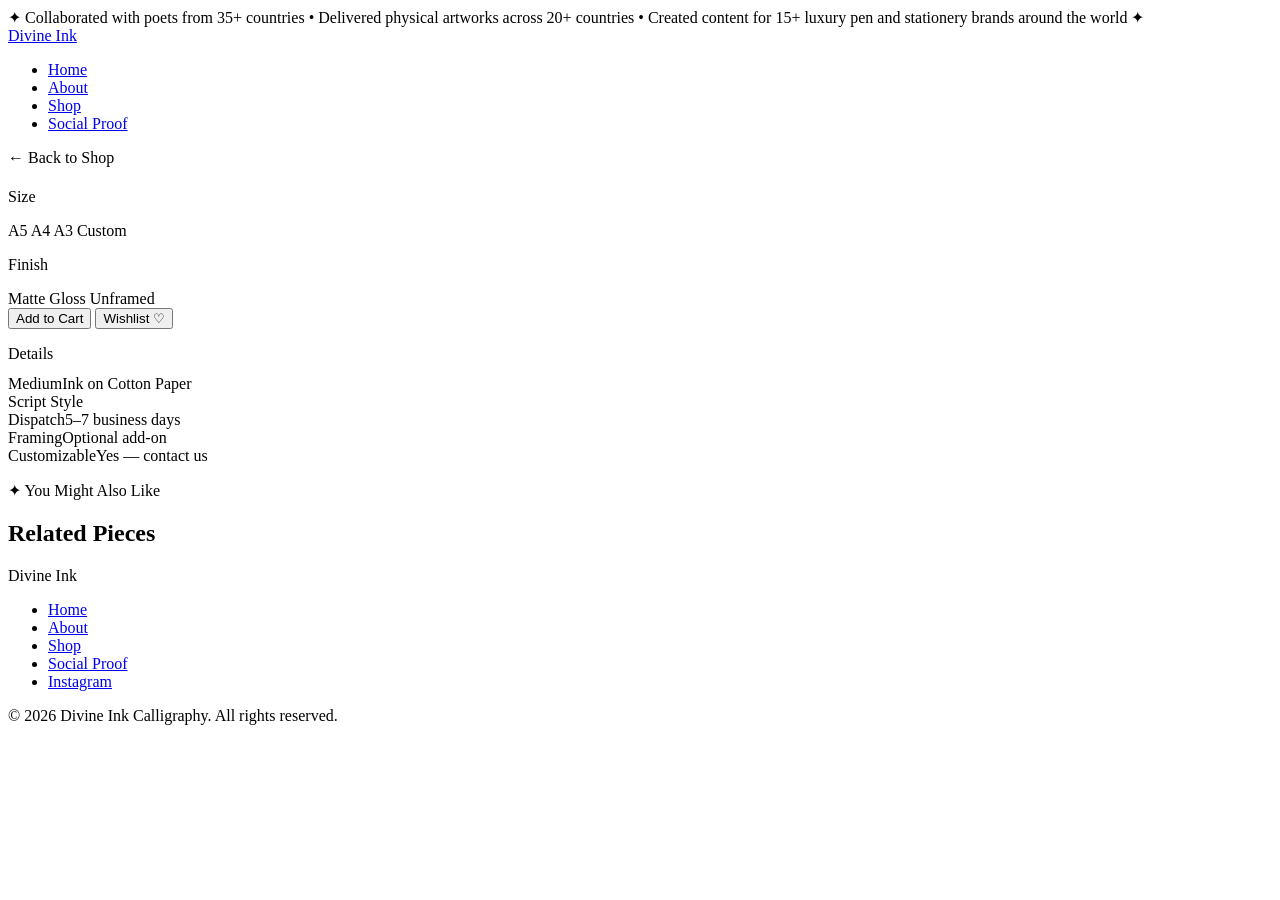
==== product-detail.html @ 8fedf3e7 "Add files via upload" ====
<!DOCTYPE html>
<html lang="en">

<head>
  <meta charset="UTF-8">
  <meta name="viewport" content="width=device-width, initial-scale=1.0">
  <title>Product Details - Divine Ink Calligraphy</title>
  <link
    href="https://fonts.googleapis.com/css2?family=Playfair+Display:ital,wght@0,400;0,700;1,400&family=Dancing+Script:wght@400;600;700&family=Karla:wght@300;400;500&display=swap"
    rel="stylesheet">
  <link rel="stylesheet" href="css/product-detail.css">
</head>

<body class="grid-bg">

  <!-- RIBBON BANNER -->
  <div class="ribbon">
    <span class="ribbon-text">
      ✦ Collaborated with poets from 35+ countries • Delivered physical artworks across 20+ countries • Created content for 15+ luxury pen and stationery brands around the world ✦
    </span>
  </div>

  <!-- NAVIGATION -->
  <nav>
    <a href="index.html" class="nav-logo">Divine Ink</a>
    <ul class="nav-links">
      <li><a href="index.html" class="nav-home">Home</a></li>
      <li><a href="about.html" class="nav-about">About</a></li>
      <li><a href="products.html" class="nav-shop active">Shop</a></li>
      <li><a href="testimonials.html">Social Proof</a></li>
    </ul>
  </nav>

  <!-- PRODUCT DETAIL LAYOUT -->
  <div class="detail-layout">
    <!-- IMAGE SECTION -->
    <div class="detail-img-wrap">
      <div class="detail-main-img" id="detail-img">
        <div class="about-portrait-grid"></div>
        <span id="detail-img-text" style="position:relative;z-index:1"></span>
      </div>
      <div class="detail-thumbs">
        <div class="detail-thumb active" id="thumb-1"></div>
        <div class="detail-thumb" id="thumb-2" style="background:var(--lavender-mid)"></div>
        <div class="detail-thumb" id="thumb-3" style="background:var(--cream-2)"></div>
      </div>
    </div>

    <!-- PRODUCT INFO SECTION -->
    <div class="detail-content">
      <div class="detail-back" onclick="history.back()">← Back to Shop</div>
      <p class="product-type" id="detail-type"></p>
      <h1 class="detail-title" id="detail-title"></h1>
      <p class="detail-price" id="detail-price"></p>
      <p class="detail-desc" id="detail-desc"></p>

      <!-- SIZE OPTIONS -->
      <div class="detail-options">
        <p class="option-label">Size</p>
        <div class="option-pills">
          <span class="option-pill selected" onclick="selectPill(this)">A5</span>
          <span class="option-pill" onclick="selectPill(this)">A4</span>
          <span class="option-pill" onclick="selectPill(this)">A3</span>
          <span class="option-pill" onclick="selectPill(this)">Custom</span>
        </div>
      </div>

      <!-- FINISH OPTIONS -->
      <div class="detail-options">
        <p class="option-label">Finish</p>
        <div class="option-pills">
          <span class="option-pill selected" onclick="selectPill(this)">Matte</span>
          <span class="option-pill" onclick="selectPill(this)">Gloss</span>
          <span class="option-pill" onclick="selectPill(this)">Unframed</span>
        </div>
      </div>

      <!-- ACTION BUTTONS -->
      <div class="detail-actions">
        <button class="btn-primary" onclick="sendPurchaseEmail()">Add to Cart</button>
        <button class="btn-outline">Wishlist ♡</button>
      </div>

      <!-- SPECS -->
      <div class="detail-specs">
        <p class="option-label" style="margin-bottom:0.75rem">Details</p>
        <div class="spec-row"><span class="spec-key">Medium</span><span class="spec-val">Ink on Cotton Paper</span></div>
        <div class="spec-row"><span class="spec-key">Script Style</span><span class="spec-val" id="spec-style"></span></div>
        <div class="spec-row"><span class="spec-key">Dispatch</span><span class="spec-val">5–7 business days</span></div>
        <div class="spec-row"><span class="spec-key">Framing</span><span class="spec-val">Optional add-on</span></div>
        <div class="spec-row"><span class="spec-key">Customizable</span><span class="spec-val">Yes — contact us</span></div>
      </div>
    </div>
  </div>

  <!-- RELATED PRODUCTS -->
  <div class="related-section">
    <p class="section-label">✦ You Might Also Like</p>
    <h2 class="section-title">Related Pieces</h2>
    <div class="products-grid" id="related-grid"></div>
  </div>

  <!-- FOOTER -->
  <footer>
    <div class="footer-logo">Divine Ink</div>
    <ul class="footer-links">
      <li><a href="index.html">Home</a></li>
      <li><a href="about.html">About</a></li>
      <li><a href="products.html">Shop</a></li>
      <li><a href="testimonials.html">Social Proof</a></li>
      <li><a href="https://instagram.com" target="_blank" title="Follow us on Instagram">Instagram</a></li>
    </ul>
    <p>© 2026 Divine Ink Calligraphy. All rights reserved.</p>
  </footer>

  <script src="js/products-data.js"></script>
  <script src="js/product-detail.js"></script>

</body>

</html>
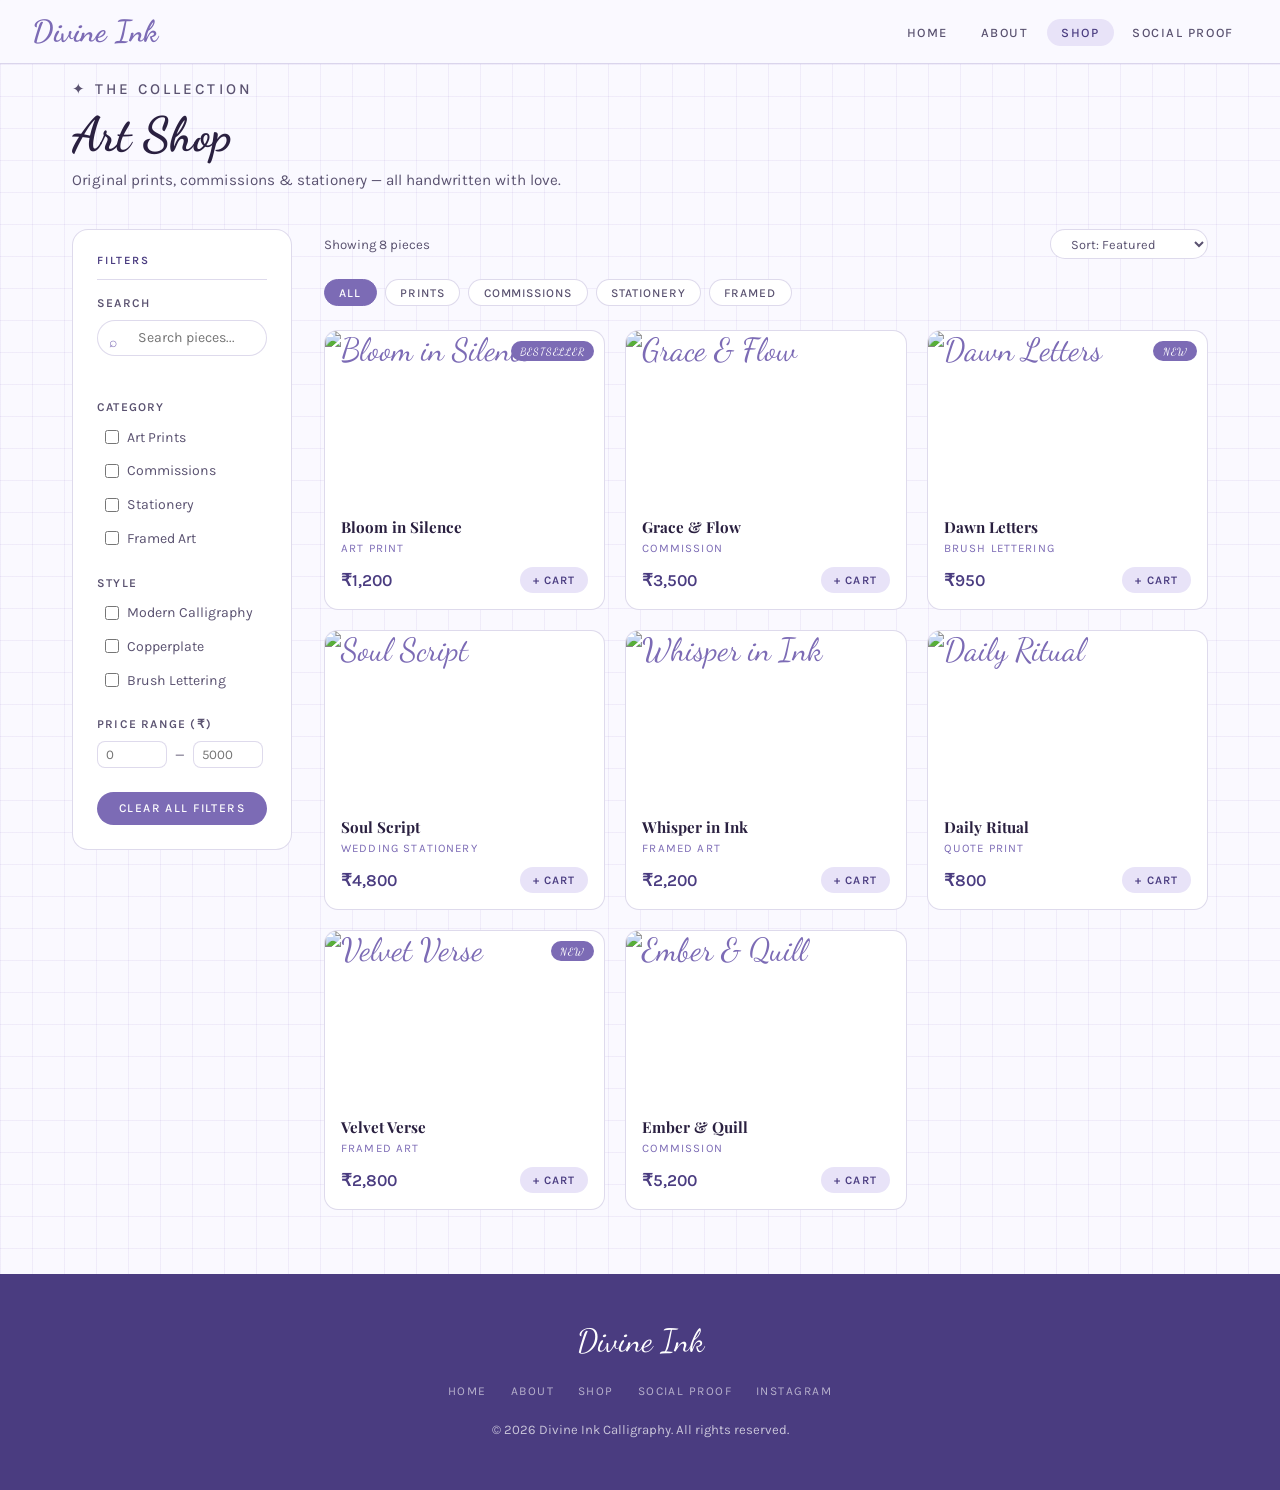
==== commit fb7dddf9: "Add files via upload" ====
--- a/product-detail.html
+++ b/product-detail.html
@@ -12,13 +12,6 @@
 </head>
 
 <body class="grid-bg">
-
-  <!-- RIBBON BANNER -->
-  <div class="ribbon">
-    <span class="ribbon-text">
-      ✦ Collaborated with poets from 35+ countries • Delivered physical artworks across 20+ countries • Created content for 15+ luxury pen and stationery brands around the world ✦
-    </span>
-  </div>
 
   <!-- NAVIGATION -->
   <nav>
--- a/css/product-detail.css
+++ b/css/product-detail.css
@@ -0,0 +1,402 @@
+@import url('https://fonts.googleapis.com/css2?family=Playfair+Display:ital,wght@0,400;0,700;1,400&family=Dancing+Script:wght@400;600;700&family=Karla:wght@300;400;500&display=swap');
+@import 'common.css';
+
+:root {
+  --lavender: #b8a9e8;
+  --lavender-light: #e8e3f8;
+  --lavender-mid: #d0c6f0;
+  --lavender-deep: #7c6bb5;
+  --lavender-dark: #4a3c80;
+  --ink: #2a2040;
+  --ink-muted: #5a5270;
+  --cream: #faf9ff;
+  --cream-2: #f3f0fc;
+  --border: rgba(124, 107, 181, 0.25);
+  --shadow: 0 4px 24px rgba(74, 60, 128, 0.1);
+}
+
+/* DETAIL LAYOUT */
+.detail-layout {
+  max-width: 1100px;
+  margin: 0 auto;
+  padding: 3rem 2rem 5rem;
+  padding-top: 80px;
+  display: grid;
+  grid-template-columns: 1fr 1fr;
+  gap: 4rem;
+  align-items: start;
+}
+
+@media (max-width: 720px) {
+  .detail-layout {
+    grid-template-columns: 1fr;
+    gap: 2rem;
+  }
+}
+
+.detail-img-wrap {
+  position: sticky;
+  top: 80px;
+}
+
+.detail-main-img {
+  width: 100%;
+  aspect-ratio: 1;
+  background: linear-gradient(135deg, var(--lavender-light), var(--lavender-mid));
+  border-radius: 20px;
+  border: 1px solid var(--border);
+  display: flex;
+  align-items: center;
+  justify-content: center;
+  font-family: 'Dancing Script', cursive;
+  font-size: 5rem;
+  color: var(--lavender-deep);
+  position: relative;
+  overflow: hidden;
+  margin-bottom: 1rem;
+  background-size: cover;
+  background-position: center;
+}
+
+.detail-main-img img {
+  width: 100%;
+  height: 100%;
+  object-fit: cover;
+  position: absolute;
+}
+
+.detail-main-img .about-portrait-grid {
+  z-index: 1;
+}
+
+.detail-main-img #detail-img-text {
+  z-index: 2;
+}
+
+.about-portrait-grid {
+  position: absolute;
+  inset: 0;
+  background-image:
+    linear-gradient(rgba(124, 107, 181, 0.08) 1px, transparent 1px),
+    linear-gradient(90deg, rgba(124, 107, 181, 0.08) 1px, transparent 1px);
+  background-size: 24px 24px;
+}
+
+.detail-thumbs {
+  display: flex;
+  gap: 0.75rem;
+}
+
+.detail-thumb {
+  width: 70px;
+  height: 70px;
+  border-radius: 10px;
+  background: var(--lavender-light);
+  border: 1.5px solid var(--border);
+  cursor: pointer;
+  display: flex;
+  align-items: center;
+  justify-content: center;
+  font-family: 'Dancing Script', cursive;
+  font-size: 1.4rem;
+  color: var(--lavender-deep);
+  transition: border-color 0.2s;
+  overflow: hidden;
+  background-size: cover;
+  background-position: center;
+}
+
+.detail-thumb img {
+  width: 100%;
+  height: 100%;
+  object-fit: cover;
+}
+
+.detail-thumb.no-img {
+  display: flex;
+}
+
+.detail-thumb.active,
+.detail-thumb:hover {
+  border-color: var(--lavender-deep);
+}
+
+/* DETAIL CONTENT */
+.detail-content {
+}
+
+.detail-back {
+  display: inline-flex;
+  align-items: center;
+  gap: 0.4rem;
+  font-size: 0.78rem;
+  letter-spacing: 0.1em;
+  text-transform: uppercase;
+  color: var(--lavender-deep);
+  cursor: pointer;
+  margin-bottom: 1.5rem;
+  font-weight: 500;
+  transition: gap 0.2s;
+}
+
+.detail-back:hover {
+  gap: 0.7rem;
+}
+
+.product-type {
+  font-size: 0.75rem;
+  margin-bottom: 0.75rem;
+  letter-spacing: 0.1em;
+  text-transform: uppercase;
+  color: var(--lavender-deep);
+  font-weight: 500;
+}
+
+.detail-title {
+  font-family: 'Dancing Script', cursive;
+  font-size: 2.5rem;
+  color: var(--ink);
+  margin-bottom: 0.5rem;
+  line-height: 1.2;
+}
+
+.detail-price {
+  font-size: 1.5rem;
+  font-weight: 600;
+  color: var(--lavender-dark);
+  margin-bottom: 1.25rem;
+}
+
+.detail-desc {
+  font-size: 0.93rem;
+  color: var(--ink-muted);
+  line-height: 1.85;
+  margin-bottom: 1.75rem;
+}
+
+/* OPTIONS */
+.detail-options {
+  margin-bottom: 1.75rem;
+}
+
+.option-label {
+  font-size: 0.75rem;
+  letter-spacing: 0.12em;
+  text-transform: uppercase;
+  font-weight: 600;
+  color: var(--ink-muted);
+  margin-bottom: 0.6rem;
+}
+
+.option-pills {
+  display: flex;
+  gap: 0.5rem;
+  flex-wrap: wrap;
+}
+
+.option-pill {
+  background: var(--cream-2);
+  border: 1px solid var(--border);
+  border-radius: 20px;
+  padding: 0.35rem 0.85rem;
+  font-size: 0.8rem;
+  cursor: pointer;
+  color: var(--ink-muted);
+  transition: all 0.15s;
+}
+
+.option-pill.selected,
+.option-pill:hover {
+  background: var(--lavender-light);
+  border-color: var(--lavender-deep);
+  color: var(--lavender-dark);
+}
+
+/* ACTIONS */
+.detail-actions {
+  display: flex;
+  gap: 0.75rem;
+  flex-wrap: wrap;
+}
+
+.btn-primary {
+  display: inline-block;
+  background: var(--lavender-deep);
+  color: #fff;
+  padding: 0.85rem 2.5rem;
+  border-radius: 30px;
+  font-size: 0.8rem;
+  letter-spacing: 0.12em;
+  text-transform: uppercase;
+  font-weight: 500;
+  cursor: pointer;
+  border: none;
+  transition: all 0.25s;
+  text-decoration: none;
+}
+
+.btn-primary:hover {
+  background: var(--lavender-dark);
+  transform: translateY(-2px);
+}
+
+.btn-outline {
+  display: inline-block;
+  background: transparent;
+  color: var(--lavender-deep);
+  padding: 0.85rem 1.5rem;
+  border-radius: 30px;
+  font-size: 0.8rem;
+  letter-spacing: 0.12em;
+  text-transform: uppercase;
+  font-weight: 500;
+  cursor: pointer;
+  border: 1.5px solid var(--lavender-deep);
+  transition: all 0.25s;
+  text-decoration: none;
+}
+
+.btn-outline:hover {
+  background: var(--lavender-light);
+}
+
+/* SPECS */
+.detail-specs {
+  margin-top: 2rem;
+  padding-top: 1.5rem;
+  border-top: 1px solid var(--border);
+}
+
+.spec-row {
+  display: flex;
+  justify-content: space-between;
+  font-size: 0.85rem;
+  padding: 0.6rem 0;
+  border-bottom: 1px solid rgba(184, 169, 232, 0.12);
+}
+
+.spec-key {
+  color: var(--ink-muted);
+}
+
+.spec-val {
+  color: var(--ink);
+  font-weight: 500;
+}
+
+/* RELATED SECTION */
+.related-section {
+  max-width: 1100px;
+  margin: 0 auto;
+  padding: 2rem 2rem 4rem;
+  border-top: 1px solid var(--border);
+}
+
+.section-label {
+  font-size: 0.7rem;
+  letter-spacing: 0.2em;
+  text-transform: uppercase;
+  color: var(--lavender-deep);
+  font-weight: 500;
+  margin-bottom: 0.5rem;
+}
+
+.section-title {
+  font-family: 'Dancing Script', cursive;
+  font-size: clamp(2rem, 4vw, 3rem);
+  color: var(--ink);
+  margin-bottom: 3rem;
+}
+
+/* PRODUCTS GRID */
+.products-grid {
+  display: grid;
+  grid-template-columns: repeat(auto-fill, minmax(220px, 1fr));
+  gap: 1.25rem;
+}
+
+.product-card {
+  background: #fff;
+  border: 1px solid var(--border);
+  border-radius: 14px;
+  overflow: hidden;
+  cursor: pointer;
+  transition: all 0.25s;
+}
+
+.product-card:hover {
+  transform: translateY(-4px);
+  box-shadow: var(--shadow);
+}
+
+.product-thumb {
+  height: 170px;
+  display: flex;
+  align-items: center;
+  justify-content: center;
+  font-family: 'Dancing Script', cursive;
+  font-size: 2rem;
+  color: var(--lavender-deep);
+  position: relative;
+  background-size: cover;
+  background-position: center;
+  overflow: hidden;
+}
+
+.product-thumb img {
+  width: 100%;
+  height: 100%;
+  object-fit: cover;
+}
+
+.product-body {
+  padding: 1rem;
+}
+
+.product-name {
+  font-family: 'Playfair Display', serif;
+  font-size: 0.95rem;
+  font-weight: 700;
+  color: var(--ink);
+  margin-bottom: 0.2rem;
+}
+
+.product-type {
+  font-size: 0.72rem;
+  letter-spacing: 0.1em;
+  text-transform: uppercase;
+  color: var(--lavender-deep);
+  margin-bottom: 0.6rem;
+}
+
+.product-footer {
+  display: flex;
+  align-items: center;
+  justify-content: space-between;
+  margin-top: 0.75rem;
+}
+
+.product-price {
+  font-size: 1.05rem;
+  font-weight: 600;
+  color: var(--lavender-dark);
+}
+
+.btn-cart {
+  background: var(--lavender-light);
+  border: none;
+  color: var(--lavender-dark);
+  font-size: 0.72rem;
+  letter-spacing: 0.1em;
+  text-transform: uppercase;
+  font-weight: 600;
+  padding: 0.4rem 0.8rem;
+  border-radius: 20px;
+  cursor: pointer;
+  font-family: 'Karla', sans-serif;
+  transition: all 0.2s;
+}
+
+.btn-cart:hover {
+  background: var(--lavender-mid);
+}
